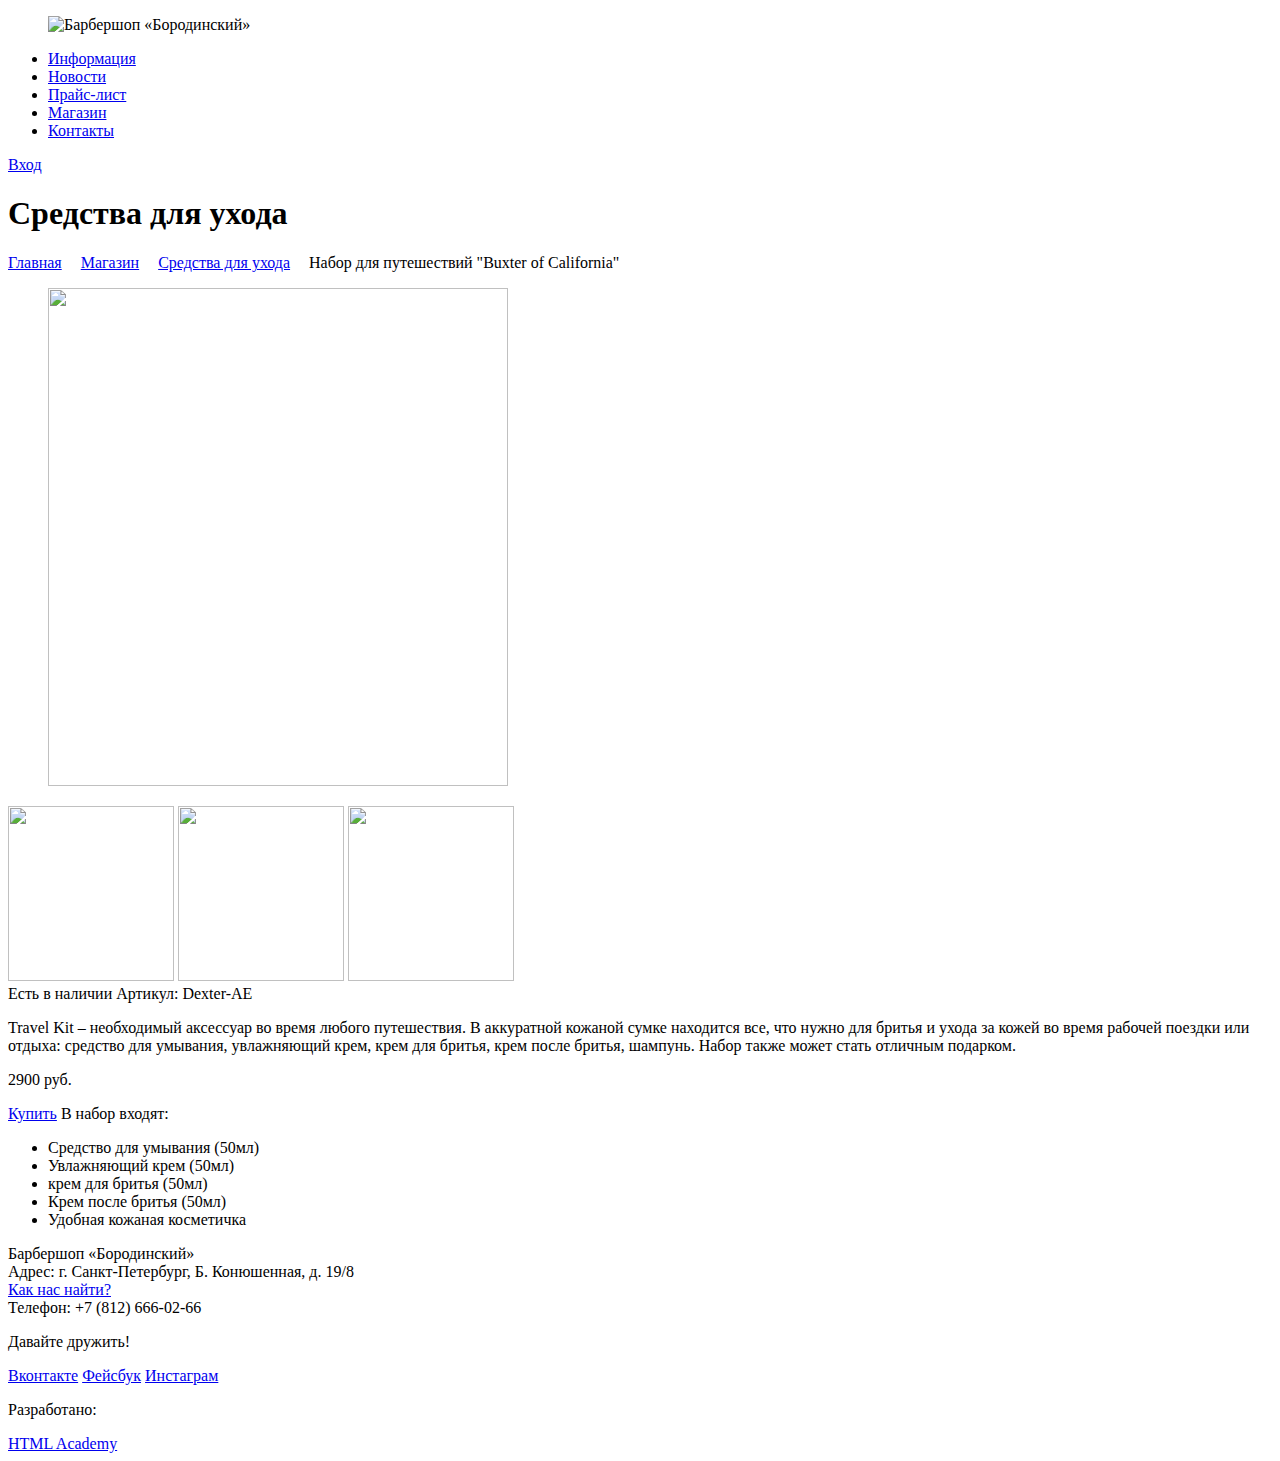
==== catalog-item.html @ 860a22cf "разметка двух страниц" ====
<!DOCTYPE html>
<html lang="ru">
  <head>
    <meta charset="utf-8">
    <title>Барбершоп «Бородинский»</title>
  </head>
  <body>
    <header class="main-header">
      <div class="container">
        <figure class="catalog-logo">
          <img src="img/logo.png" width="111" height="24" alt="Барбершоп «Бородинский»">
        </figure>
        <nav class="main-navigation">
          <ul>
            <li>
              <a href="#">Информация</a>
            </li>
            <li>
              <a href="#">Новости</a>
            </li>
            <li>
              <a href="#">Прайс-лист</a>
            </li>
            <li>
              <a href="catalog.html">Магазин</a>
            </li>
            <li>
              <a href="#">Контакты</a>
            </li>
          </ul>
        </nav>
        <div class="user-block">
          <a class="login" href="#">Вход</a>
        </div>
      </div>
    </header>
    <main class="container">
      <h1>Средства для ухода</h1>
      <div class="breadcrumbs">
        <a href="index.html">Главная</a>
        <img src="/img/" width="11" height="12">
        <a href="#">Магазин</a>
        <img src="/img/" width="11" height="12">
        <a href="catalog.html">Средства для ухода</a>
        <img src="/img/" width="11" height="12">
        <span>Набор для путешествий "Buxter of California"</span>
      </div>
      <div class="index-content">
        <div class="index-content-left">          
          <div class="product-photo">
            <figure class="main-photo">
              <img src="img/" width="460" height="498" alt="">
            </figure>
            <div class="photo-preview">
              <img src="" width="166" height="175" alt="">
              <img src="" width="166" height="175" alt="">
              <img src="" width="166" height="175" alt="">
            </div>
          </div>
        </div>        
        <div class="index-content-right">
          <span class=" availability">Есть в наличии</span>
          <span class="marking">Артикул: Dexter-AE</span>
          <p>Travel Kit – необходимый аксессуар во время любого путешествия. В аккуратной кожаной сумке находится все, что нужно для бритья и ухода за кожей во время рабочей поездки или отдыха: средство для умывания, увлажняющий крем, крем для бритья, крем после бритья, шампунь. Набор также может стать отличным подарком.</p>
          <p class="price">2900 руб.</p>
          <a class="btn" href="#">Купить</a>
          <span>В набор входят:</span>
          <ul class="contents">
            <li class="contents-item">Средство для умывания (50мл)</li>
            <li class="contents-item">Увлажняющий крем (50мл)</li>
            <li class="contents-item">крем для бритья (50мл)</li>
            <li class="contents-item">Крем после бритья (50мл)</li>
            <li class="contents-item">Удобная кожаная косметичка</li>
            </ul>      
        </div>  
      </div>
    </main>
    <footer class="main-footer">
      <div class="container">
        <section class="footer-contacts">
          Барбершоп «Бородинский»<br>
          Адрес: г. Санкт-Петербург, Б. Конюшенная, д. 19/8<br>
          <a href="#">Как нас найти?</a><br>
          Телефон: +7 (812) 666-02-66
        </section>
        <section class="footer-social">
          <p>Давайте дружить!</p>
          <a class="social-btn social-btn-vk" href="#">Вконтакте</a>
          <a class="social-btn social-btn-fb" href="#">Фейсбук</a>
          <a class="social-btn social-btn-inst" href="#">Инстаграм</a>
          <a class="social-btn social-btn#" href="#"></a>
        </section>
        <section class="footer-copyright">
          <p>Разработано:</p>
          <a class="btn" href="https://htmlacademy.ru">HTML Academy</a>
        </section>
      </div>
    </footer>
  </body>
</html>
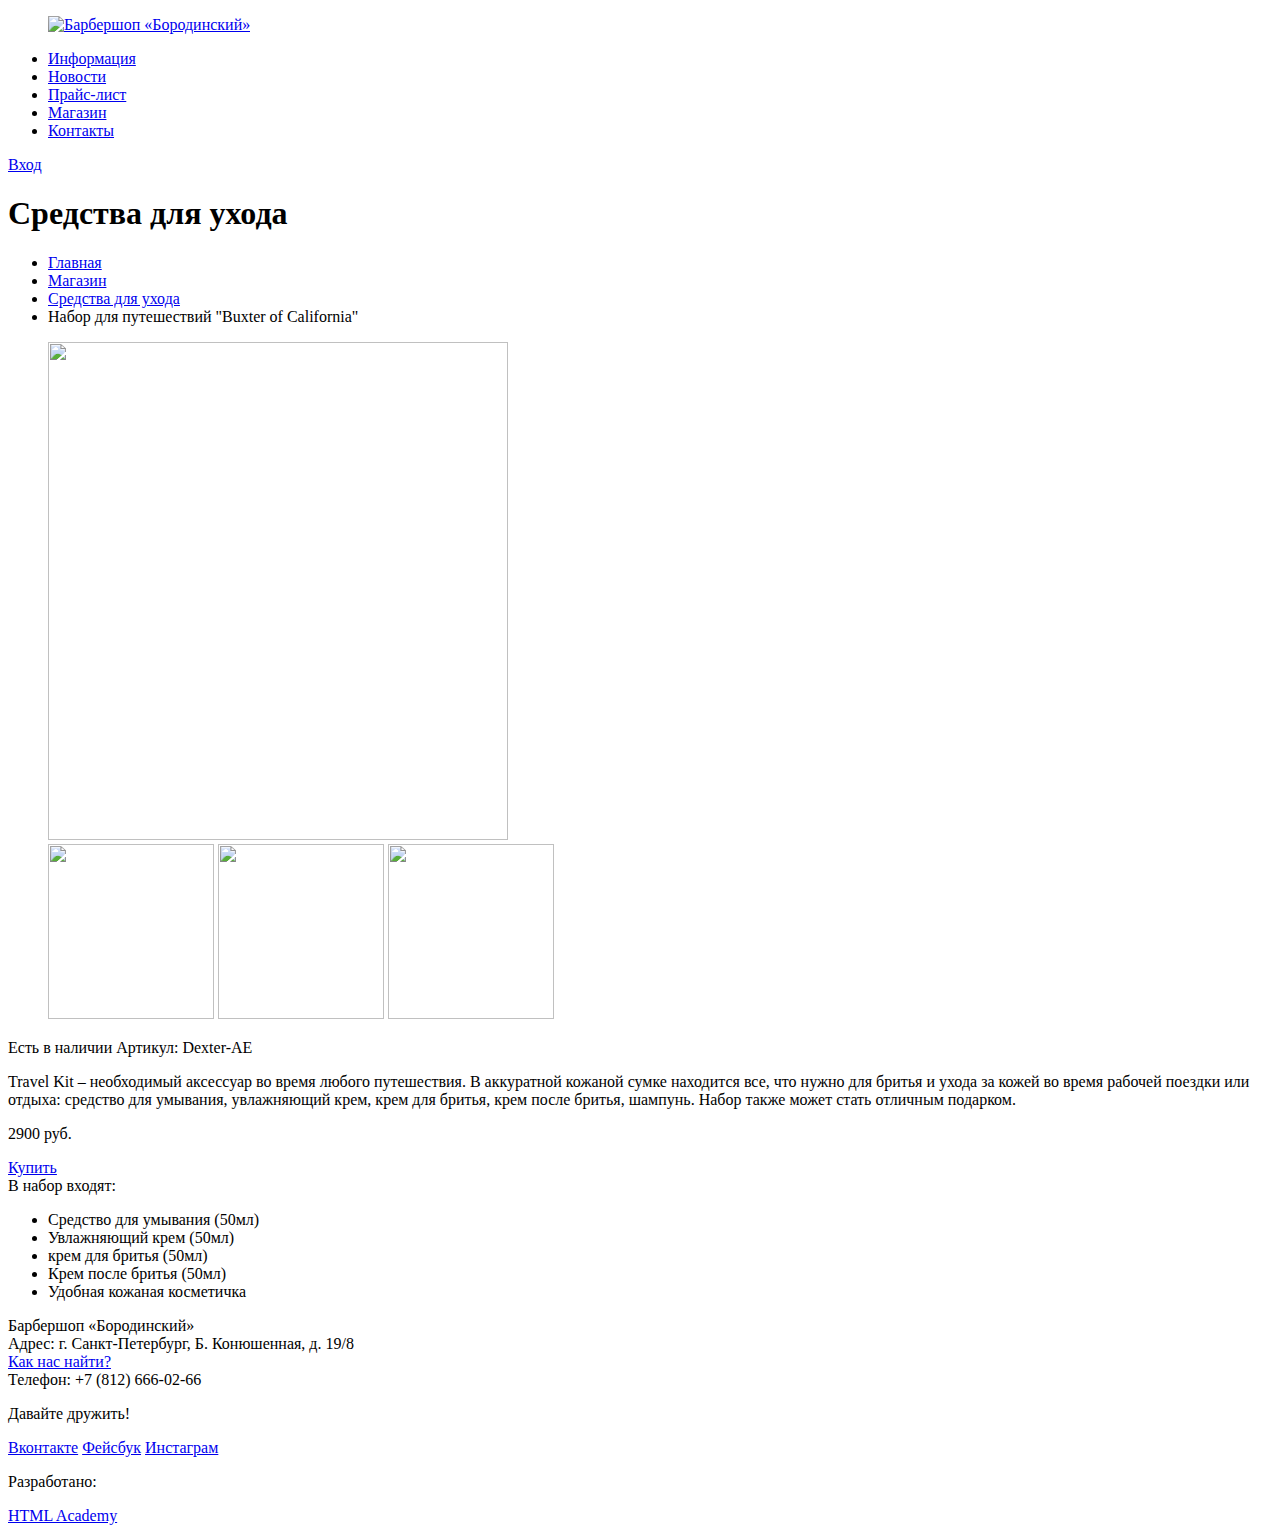
==== commit b32c81a9: "внесла исправления" ====
--- a/catalog-item.html
+++ b/catalog-item.html
@@ -8,7 +8,7 @@
     <header class="main-header">
       <div class="container">
         <figure class="catalog-logo">
-          <img src="img/logo.png" width="111" height="24" alt="Барбершоп «Бородинский»">
+          <a href="index.html"><img src="img/logo.png" width="111" height="24" alt="Барбершоп «Бородинский»"></a>
         </figure>
         <nav class="main-navigation">
           <ul>
@@ -37,33 +37,34 @@
     <main class="container">
       <h1>Средства для ухода</h1>
       <div class="breadcrumbs">
-        <a href="index.html">Главная</a>
-        <img src="/img/" width="11" height="12">
-        <a href="#">Магазин</a>
-        <img src="/img/" width="11" height="12">
-        <a href="catalog.html">Средства для ухода</a>
-        <img src="/img/" width="11" height="12">
-        <span>Набор для путешествий "Buxter of California"</span>
+        <ul>
+          <li><a href="index.html">Главная</a></li>
+          <li><a href="#">Магазин</a></li>
+          <li><a href="catalog.html">Средства для ухода</a></li>
+          <li><span>Набор для путешествий "Buxter of California"</span></li>
+        </ul>
       </div>
       <div class="index-content">
         <div class="index-content-left">          
           <div class="product-photo">
             <figure class="main-photo">
               <img src="img/" width="460" height="498" alt="">
+              <div class="photo-preview">
+                <img class="increase" src="" width="166" height="175" alt="">
+                <img src="" width="166" height="175" alt="">
+                <img src="" width="166" height="175" alt="">
+              </div>
             </figure>
-            <div class="photo-preview">
-              <img src="" width="166" height="175" alt="">
-              <img src="" width="166" height="175" alt="">
-              <img src="" width="166" height="175" alt="">
-            </div>
           </div>
         </div>        
         <div class="index-content-right">
           <span class=" availability">Есть в наличии</span>
           <span class="marking">Артикул: Dexter-AE</span>
           <p>Travel Kit – необходимый аксессуар во время любого путешествия. В аккуратной кожаной сумке находится все, что нужно для бритья и ухода за кожей во время рабочей поездки или отдыха: средство для умывания, увлажняющий крем, крем для бритья, крем после бритья, шампунь. Набор также может стать отличным подарком.</p>
-          <p class="price">2900 руб.</p>
-          <a class="btn" href="#">Купить</a>
+          <div class="buttons">
+            <p class="price">2900 руб.</p>
+            <a class="btn" href="#">Купить</a>
+          </div>
           <span>В набор входят:</span>
           <ul class="contents">
             <li class="contents-item">Средство для умывания (50мл)</li>
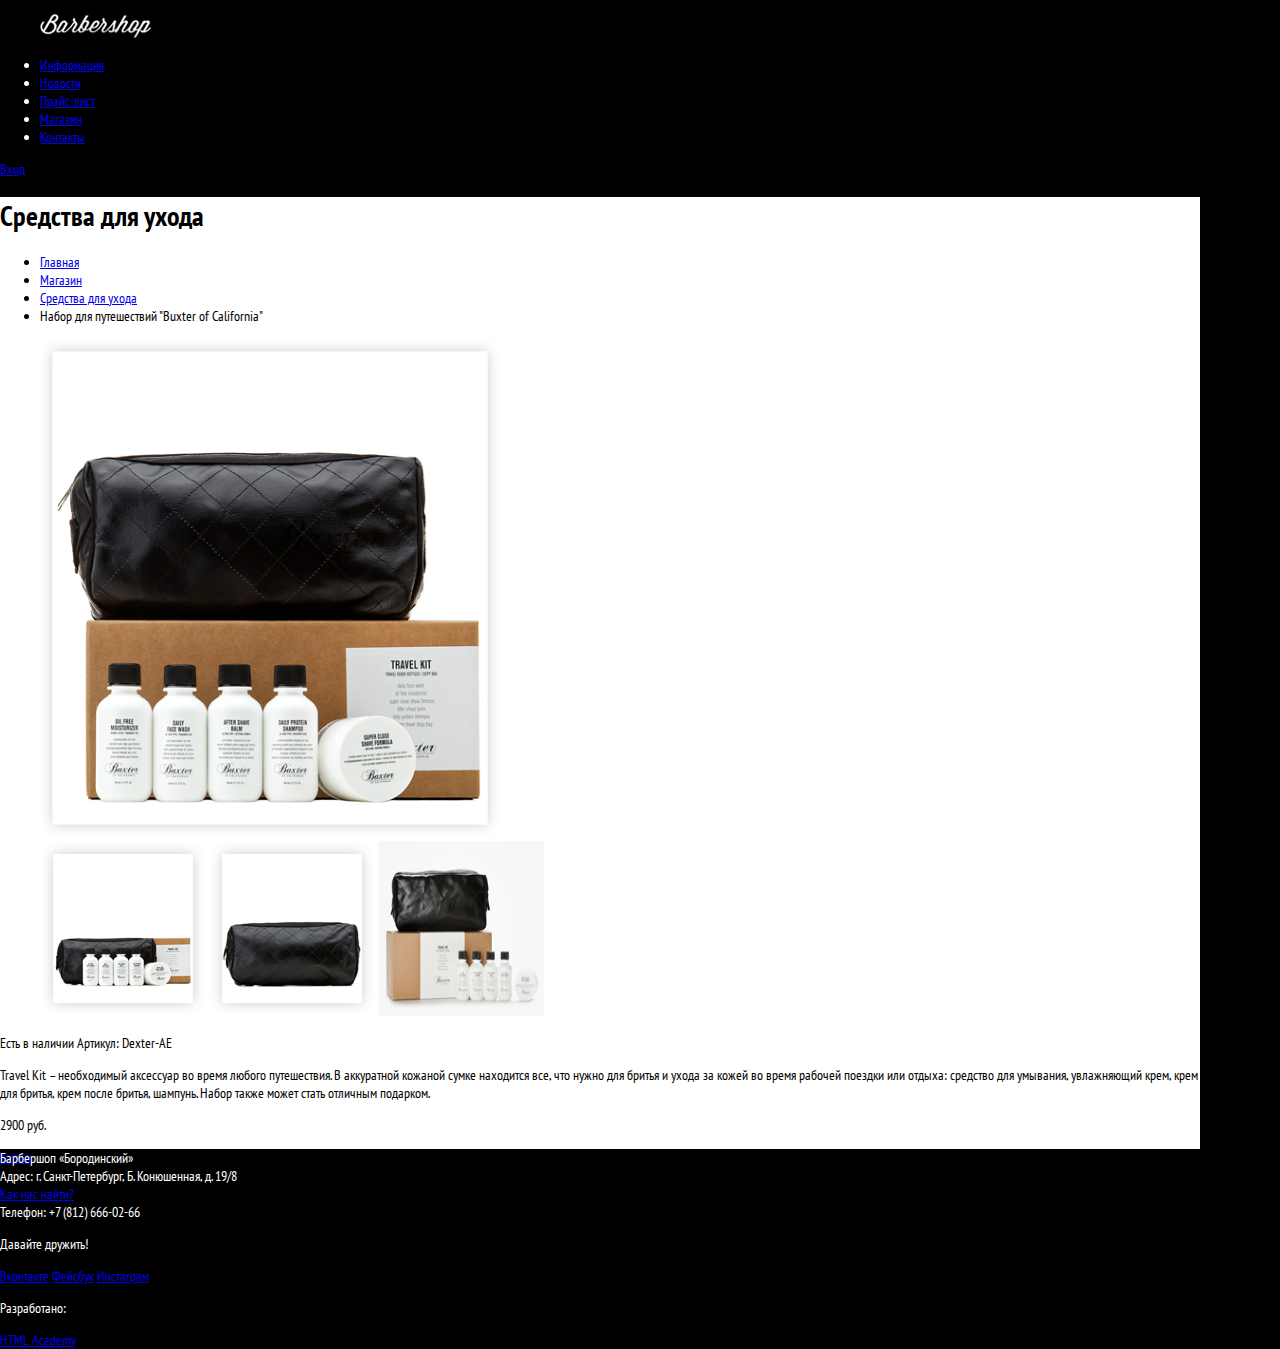
==== commit 26575555: "Подключены шрифты, картинки, файлы стилей" ====
--- a/catalog-item.html
+++ b/catalog-item.html
@@ -3,12 +3,17 @@
   <head>
     <meta charset="utf-8">
     <title>Барбершоп «Бородинский»</title>
+    <meta name="keywords" content="">
+    <meta name="description" content="">
+    <link href="css/normalize.css" rel="stylesheet">
+    <link href='https://fonts.googleapis.com/css?family=PT+Sans+Narrow:400,700&subset=latin,cyrillic-ext' rel='stylesheet' type='text/css'>
+    <link href="css/style.css" rel="stylesheet">
   </head>
   <body>
     <header class="main-header">
       <div class="container">
         <figure class="catalog-logo">
-          <a href="index.html"><img src="img/logo.png" width="111" height="24" alt="Барбершоп «Бородинский»"></a>
+          <a href="index.html"><img src="img/Logo-mini.png" width="111" height="24" alt="Барбершоп «Бородинский»"></a>
         </figure>
         <nav class="main-navigation">
           <ul>
@@ -34,7 +39,7 @@
         </div>
       </div>
     </header>
-    <main class="container">
+    <main class="container catalog-card">
       <h1>Средства для ухода</h1>
       <div class="breadcrumbs">
         <ul>
@@ -48,11 +53,11 @@
         <div class="index-content-left">          
           <div class="product-photo">
             <figure class="main-photo">
-              <img src="img/" width="460" height="498" alt="">
+              <img src="img/catalog-item1-card.jpg" width="460" height="498" alt="Общий вид">
               <div class="photo-preview">
-                <img class="increase" src="" width="166" height="175" alt="">
-                <img src="" width="166" height="175" alt="">
-                <img src="" width="166" height="175" alt="">
+                <img class="increase" src="img/catalog-item1-preview1.jpg" width="166" height="175" alt="Состав набора">
+                <img src="img/catalog-item1-preview2.jpg" width="166" height="175" alt="Сумка">
+                <img src="img/catalog-item1.jpg" width="166" height="175" alt="Общий вид">
               </div>
             </figure>
           </div>
--- a/css/style.css
+++ b/css/style.css
@@ -0,0 +1,21 @@
+body {
+	font-family: 'PT Sans Narrow', 'Arial Narrow', sans-serif;
+    font-size: 14px; 
+    background: #000000;
+    color: white;
+}
+.catalog-card,
+.catalog-page {
+    background: url("img/section-bg.png") #ffffff;
+    color: black;
+}
+.main-page {
+    width: 2560px;
+    background: url("img/tint.jpg") no-repeat #000000;
+    background-size: contain;
+    color: white;
+}
+.catalog-card {
+    width: 1200px;
+    height: 952px;
+}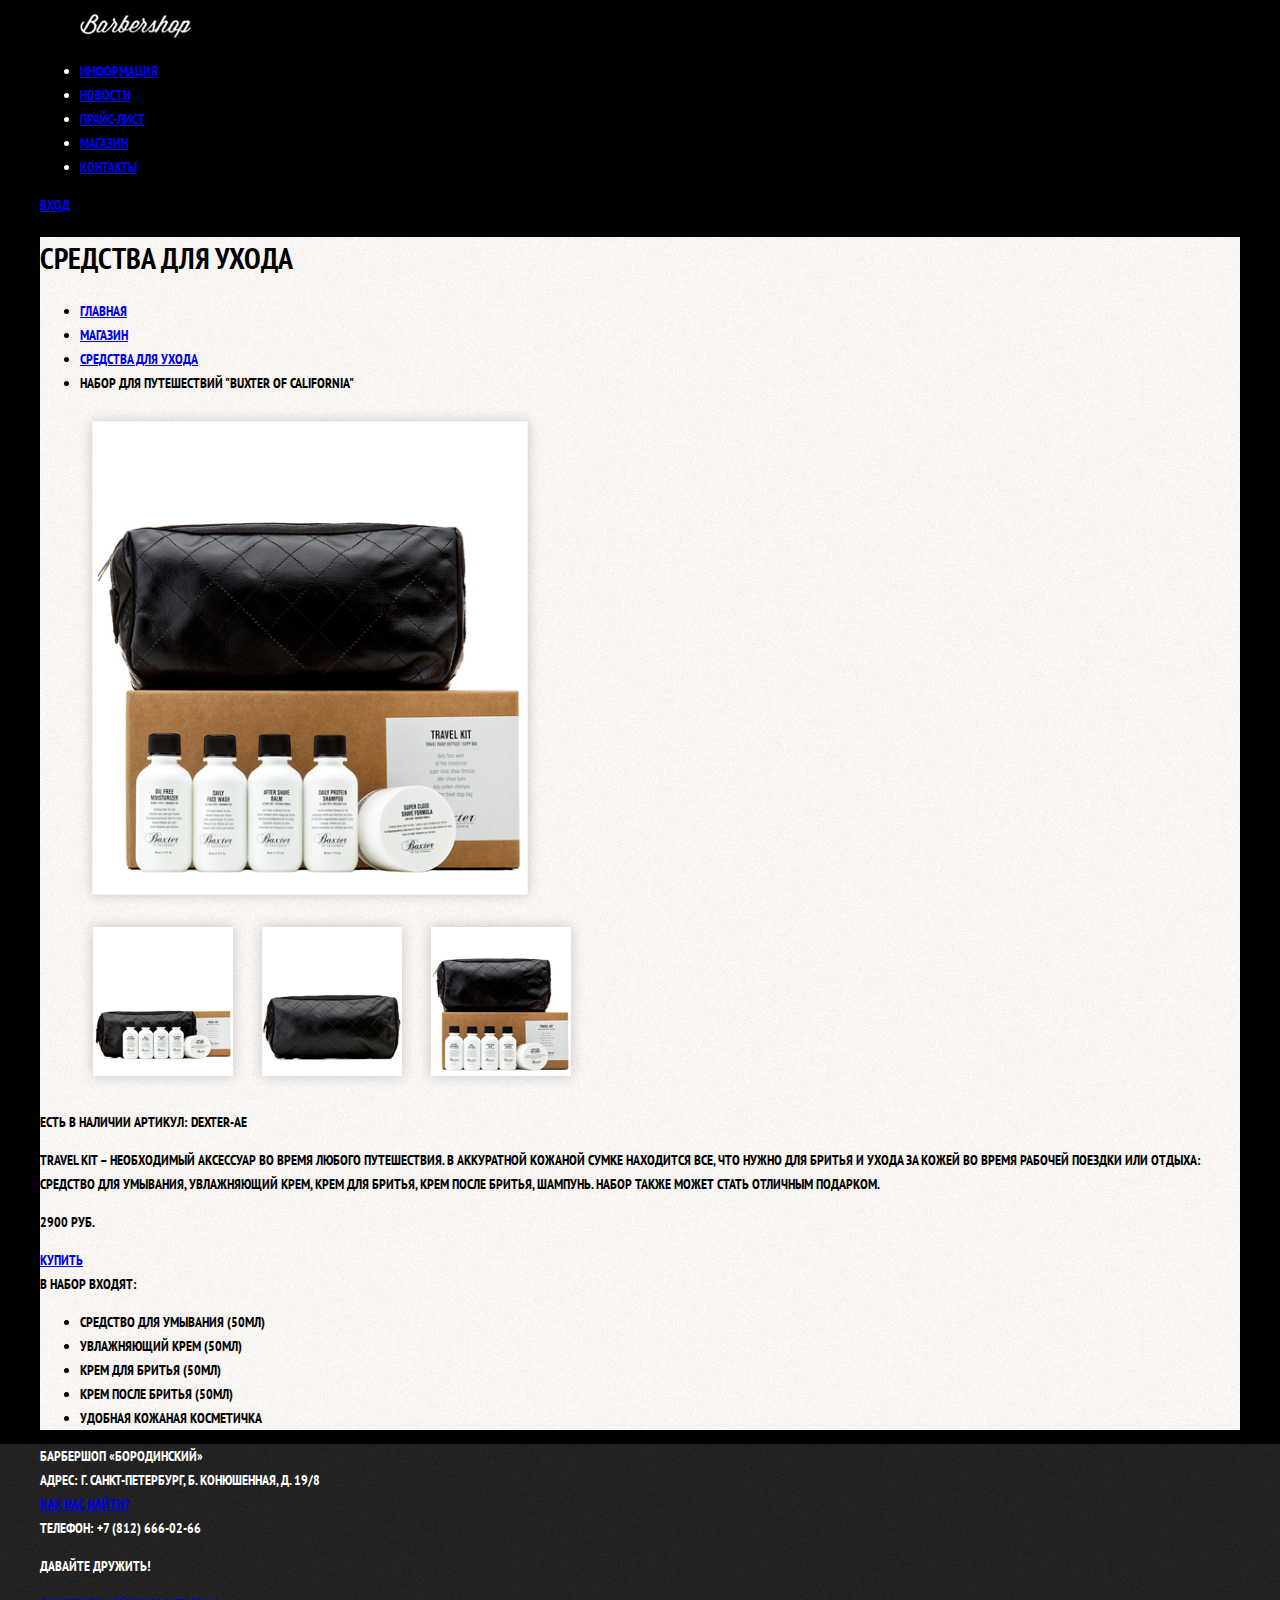
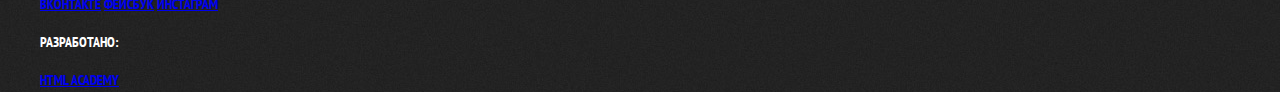
==== commit cfc485ba: "Картинки и шрифты" ====
--- a/catalog-item.html
+++ b/catalog-item.html
@@ -10,6 +10,7 @@
     <link href="css/style.css" rel="stylesheet">
   </head>
   <body>
+<!-- Хедер  -->
     <header class="main-header">
       <div class="container">
         <figure class="catalog-logo">
@@ -39,6 +40,7 @@
         </div>
       </div>
     </header>
+<!--  Основная часть  -->
     <main class="container catalog-card">
       <h1>Средства для ухода</h1>
       <div class="breadcrumbs">
@@ -53,11 +55,11 @@
         <div class="index-content-left">          
           <div class="product-photo">
             <figure class="main-photo">
-              <img src="img/catalog-item1-card.jpg" width="460" height="498" alt="Общий вид">
+              <img src="img/catalog-item1-card.png" width="460" height="498" alt="Общий вид">
               <div class="photo-preview">
-                <img class="increase" src="img/catalog-item1-preview1.jpg" width="166" height="175" alt="Состав набора">
-                <img src="img/catalog-item1-preview2.jpg" width="166" height="175" alt="Сумка">
-                <img src="img/catalog-item1.jpg" width="166" height="175" alt="Общий вид">
+                <img class="increase" src="img/catalog-item1-preview1.png" width="166" height="175" alt="Состав набора">
+                <img src="img/catalog-item1-preview2.png" width="166" height="175" alt="Сумка">
+                <img src="img/catalog-item1-preview3.png" width="166" height="175" alt="Общий вид">
               </div>
             </figure>
           </div>
@@ -81,6 +83,7 @@
         </div>  
       </div>
     </main>
+<!--  Подвал  -->
     <footer class="main-footer">
       <div class="container">
         <section class="footer-contacts">
--- a/css/style.css
+++ b/css/style.css
@@ -1,21 +1,85 @@
 body {
-	font-family: 'PT Sans Narrow', 'Arial Narrow', sans-serif;
-    font-size: 14px; 
+    margin: 0;
+    padding: 0;
+    font-family: "PT Sans Narrow", "Arial Narrow", sans-serif;
+    font-size: 14px;
+    line-height: 24px;
     background: #000000;
     color: white;
+    font-weight: 700;
+    text-transform: uppercase;
 }
+.container {
+    width: 1200px;
+    margin: 0 auto;
+}
+.main-header {
+    background: #000000;
+}
+/*Главная*/
+.main-page {
+    background: #000000 url("../img/tint.jpg") no-repeat 50%;
+}
+.index-logo {
+    width: 368px;
+    margin: 0 auto;
+}
+.main-page .features {
+    width: 907px;
+    margin: 0 auto;
+}
+.main-page .features-item {
+    width: 33%;
+    display: inline-block;
+    text-align: center;
+}
+.main-page .index-content {
+    width: 940px;
+    margin: 0 auto;
+    padding: 55px 80px;
+    background: #ffffff url("../img/section-bg.jpg");
+    color: #000000;
+}
+.main-page .index-content-left,
+.main-page .index-content-right {
+    display: inline-block;
+    width: 390px;
+    vertical-align: top;
+}
+.main-page .index-content-left {
+    text-align: left;
+}
+.main-page .index-content-right {
+    text-align: center;
+}
+.main-page h2 {
+    font-size: 30px;
+    line-height: 42px;
+    font-weight: 700;
+}
+/*Каталог*/
 .catalog-card,
 .catalog-page {
-    background: url("img/section-bg.png") #ffffff;
+    background: #ffffff url("../img/section-bg.jpg");
     color: black;
 }
-.main-page {
-    width: 2560px;
-    background: url("img/tint.jpg") no-repeat #000000;
-    background-size: contain;
-    color: white;
+.catalog-page h1 {
+    font-family: "PT Sans Narrow", "Arial Narrow", sans-serif;
+    font-size: 30px;
+    line-height: 42px;
+    font-weight: 700;
 }
+/*Карточка товара*/
 .catalog-card {
     width: 1200px;
-    height: 952px;
+}
+.catalog-card h1 {
+    font-family: "PT Sans Narrow", "Arial Narrow", sans-serif;
+    font-size: 30px;
+    line-height: 42px;
+    font-weight: 700;
+}
+/*Подвал*/
+footer {
+    background: #000000 url("../img/footer-bg.jpg");
 }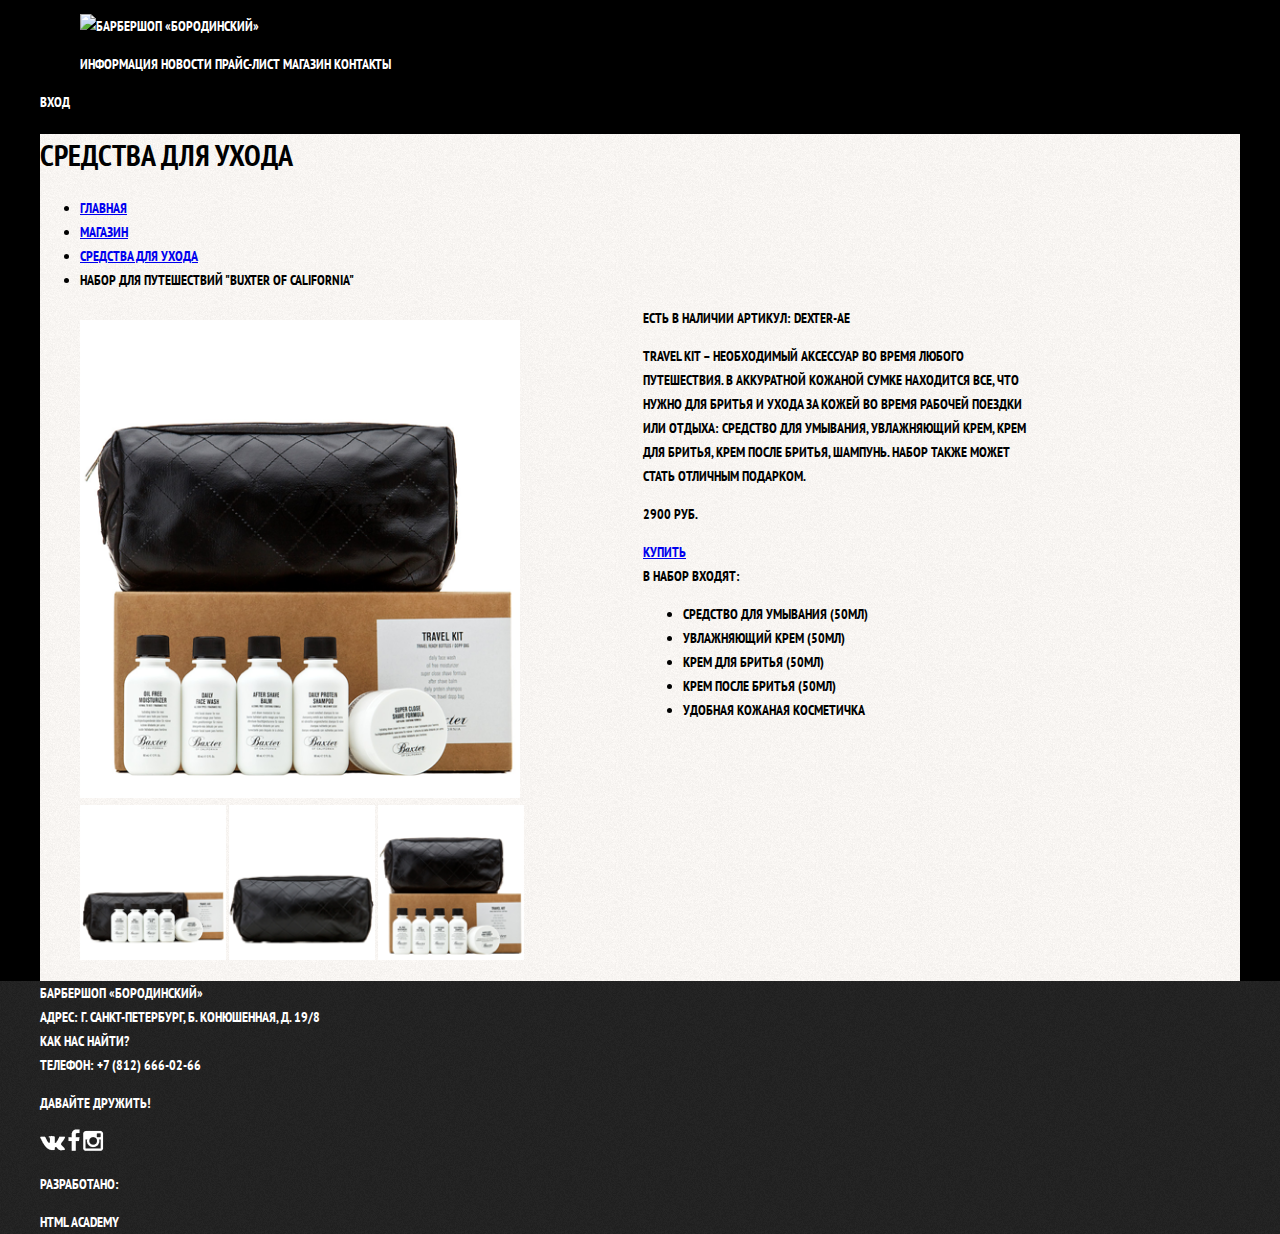
==== commit a00d1f1b: "Исправления" ====
--- a/catalog-item.html
+++ b/catalog-item.html
@@ -14,7 +14,7 @@
     <header class="main-header">
       <div class="container">
         <figure class="catalog-logo">
-          <a href="index.html"><img src="img/Logo-mini.png" width="111" height="24" alt="Барбершоп «Бородинский»"></a>
+          <a href="index.html"><img src="img/logo-mini.png" width="111" height="24" alt="Барбершоп «Бородинский»"></a>
         </figure>
         <nav class="main-navigation">
           <ul>
@@ -55,11 +55,11 @@
         <div class="index-content-left">          
           <div class="product-photo">
             <figure class="main-photo">
-              <img src="img/catalog-item1-card.png" width="460" height="498" alt="Общий вид">
+              <img src="img/catalog-item1-card.png" width="440" height="478" alt="Общий вид">
               <div class="photo-preview">
-                <img class="increase" src="img/catalog-item1-preview1.png" width="166" height="175" alt="Состав набора">
-                <img src="img/catalog-item1-preview2.png" width="166" height="175" alt="Сумка">
-                <img src="img/catalog-item1-preview3.png" width="166" height="175" alt="Общий вид">
+                <img class="increase" src="img/catalog-item1-preview1.png" width="146" height="155" alt="Состав набора">
+                <img src="img/catalog-item1-preview2.png" width="146" height="155" alt="Сумка">
+                <img src="img/catalog-item1-preview3.png" width="146" height="155" alt="Общий вид">
               </div>
             </figure>
           </div>
@@ -94,10 +94,10 @@
         </section>
         <section class="footer-social">
           <p>Давайте дружить!</p>
-          <a class="social-btn social-btn-vk" href="#">Вконтакте</a>
-          <a class="social-btn social-btn-fb" href="#">Фейсбук</a>
-          <a class="social-btn social-btn-inst" href="#">Инстаграм</a>
-          <a class="social-btn social-btn#" href="#"></a>
+          <a class="social-btn social-btn-vk" href="#"><img src="img/vk.png" width="25" height="16" alt="Вконтакте"></a>
+          <a class="social-btn social-btn-fb" href="#"><img src="img/fb.png" width="12" height="22" alt="Фейсбук"></a>
+          <a class="social-btn social-btn-inst" href="#"><img src="img/inst.png" width="21" height="21" alt="Инстаграм"></a>
+          <a class="social-btn social-btn-#" href="#"></a>
         </section>
         <section class="footer-copyright">
           <p>Разработано:</p>
--- a/css/style.css
+++ b/css/style.css
@@ -13,8 +13,17 @@
     width: 1200px;
     margin: 0 auto;
 }
+header a,
+footer a {
+  color: #ffffff;
+  text-decoration: none;
+}
 .main-header {
     background: #000000;
+}
+.main-navigation li,
+.user-block {
+  display: inline-block;
 }
 /*Главная*/
 .main-page {
@@ -37,7 +46,7 @@
     width: 940px;
     margin: 0 auto;
     padding: 55px 80px;
-    background: #ffffff url("../img/section-bg.jpg");
+    background: #ffffff url("../img/section-bg100.png");
     color: #000000;
 }
 .main-page .index-content-left,
@@ -60,7 +69,7 @@
 /*Каталог*/
 .catalog-card,
 .catalog-page {
-    background: #ffffff url("../img/section-bg.jpg");
+    background: #ffffff url("../img/section-bg100.png");
     color: black;
 }
 .catalog-page h1 {
@@ -68,6 +77,11 @@
     font-size: 30px;
     line-height: 42px;
     font-weight: 700;
+}
+.catalog-item {
+  display: inline-block;
+  width: 220px;
+  background: #ffffff;
 }
 /*Карточка товара*/
 .catalog-card {
@@ -79,7 +93,18 @@
     line-height: 42px;
     font-weight: 700;
 }
+.catalog-card .index-content-left,
+.catalog-card .index-content-right {
+    display: inline-block;
+}
+.catalog-card .index-content-left {
+  width: 600px;
+  vertical-align: top;
+}
+.catalog-card .index-content-right {
+  width: 400px;
+}
 /*Подвал*/
 footer {
-    background: #000000 url("../img/footer-bg.jpg");
+    background: #000000 url("../img/footer-bg100.png");
 }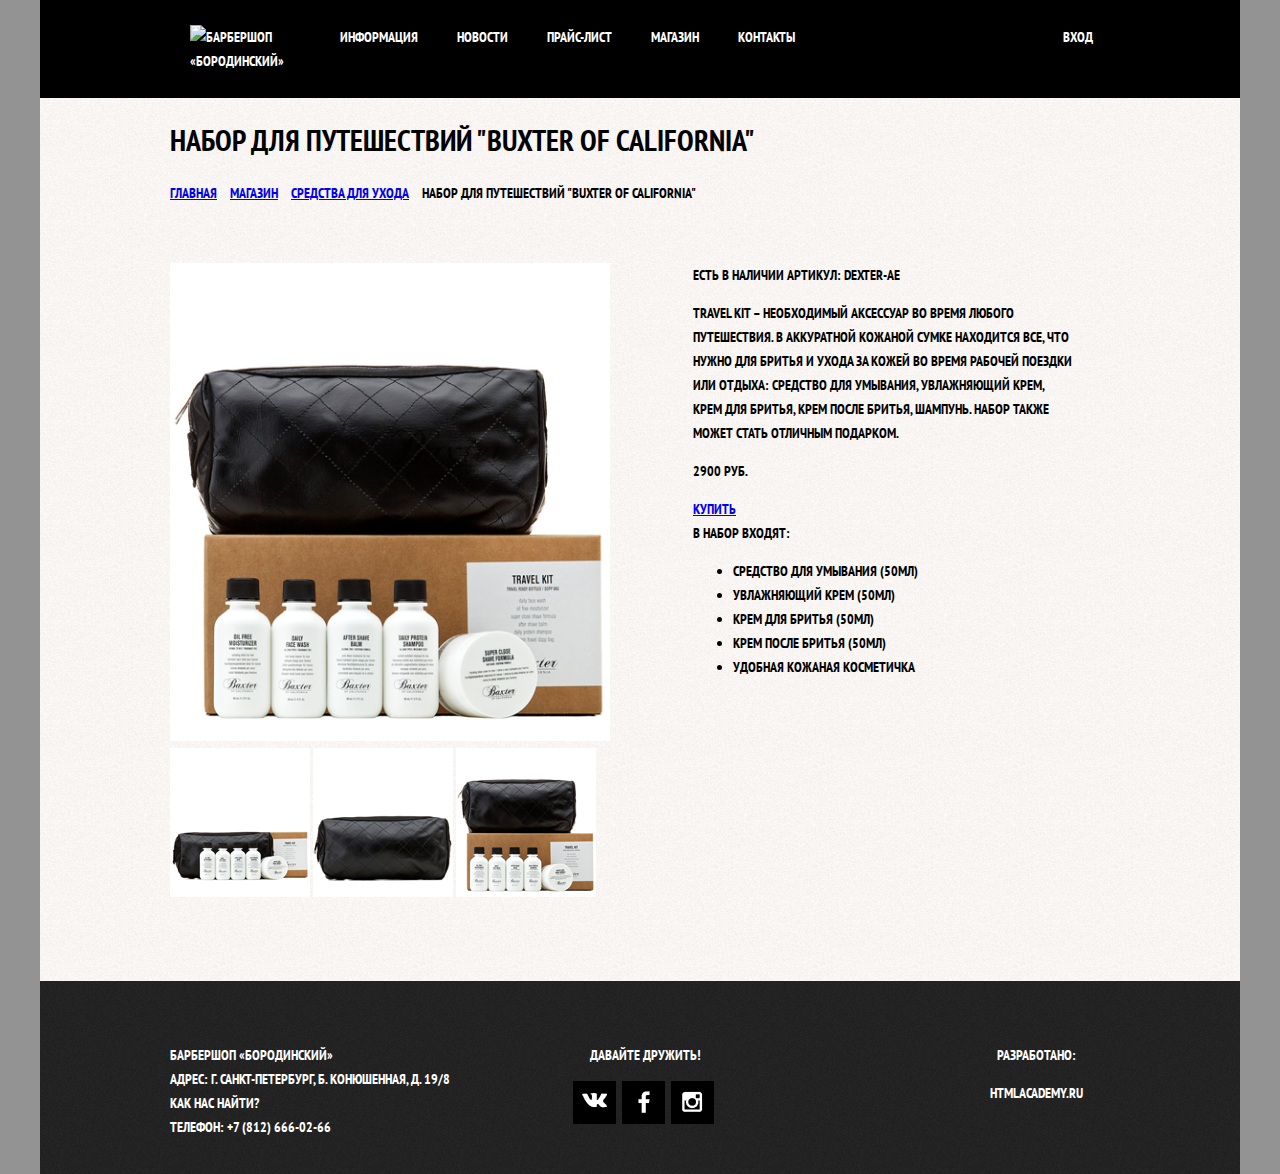
==== commit 704ae3ec: "Сетка для главной, каталога и карточки товара." ====
--- a/catalog-item.html
+++ b/catalog-item.html
@@ -11,28 +11,18 @@
   </head>
   <body>
 <!-- Хедер  -->
-    <header class="main-header">
+    <header class="catalog-header">
       <div class="container">
-        <figure class="catalog-logo">
-          <a href="index.html"><img src="img/logo-mini.png" width="111" height="24" alt="Барбершоп «Бородинский»"></a>
-        </figure>
+        <a class="catalog-logo" href="index.html">
+          <img src="img/logo-mini.png" width="111" height="24" alt="Барбершоп «Бородинский»">
+        </a>
         <nav class="main-navigation">
           <ul>
-            <li>
-              <a href="#">Информация</a>
-            </li>
-            <li>
-              <a href="#">Новости</a>
-            </li>
-            <li>
-              <a href="#">Прайс-лист</a>
-            </li>
-            <li>
-              <a href="catalog.html">Магазин</a>
-            </li>
-            <li>
-              <a href="#">Контакты</a>
-            </li>
+            <li><a href="#">Информация</a></li>
+            <li><a href="#">Новости</a></li>
+            <li><a href="#">Прайс-лист</a></li>
+            <li><a href="catalog.html">Магазин</a></li>
+            <li><a href="#">Контакты</a></li>
           </ul>
         </nav>
         <div class="user-block">
@@ -41,50 +31,48 @@
       </div>
     </header>
 <!--  Основная часть  -->
-    <main class="container catalog-card">
-      <h1>Средства для ухода</h1>
-      <div class="breadcrumbs">
-        <ul>
-          <li><a href="index.html">Главная</a></li>
-          <li><a href="#">Магазин</a></li>
-          <li><a href="catalog.html">Средства для ухода</a></li>
-          <li><span>Набор для путешествий "Buxter of California"</span></li>
-        </ul>
-      </div>
-      <div class="index-content">
-        <div class="index-content-left">          
-          <div class="product-photo">
-            <figure class="main-photo">
-              <img src="img/catalog-item1-card.png" width="440" height="478" alt="Общий вид">
+    <main class="catalog-card">
+      <div class="container">
+        <h1>Набор для путешествий "Buxter of California"</h1>
+        <div class="breadcrumbs">
+          <ul>
+            <li><a href="index.html">Главная</a></li>
+            <li><a href="#">Магазин</a></li>
+            <li><a href="catalog.html">Средства для ухода</a></li>
+            <li><span>Набор для путешествий "Buxter of California"</span></li>
+          </ul>
+        </div>
+        <div class="index-content">
+          <div class="index-content-left">
+            <img src="img/catalog-item1-card.png" width="440" height="478" alt="Общий вид">
               <div class="photo-preview">
-                <img class="increase" src="img/catalog-item1-preview1.png" width="146" height="155" alt="Состав набора">
-                <img src="img/catalog-item1-preview2.png" width="146" height="155" alt="Сумка">
-                <img src="img/catalog-item1-preview3.png" width="146" height="155" alt="Общий вид">
+                <img class="increase" src="img/catalog-item1-preview1.png" width="140" height="149" alt="Состав набора">
+                <img src="img/catalog-item1-preview2.png" width="140" height="149" alt="Сумка">
+                <img src="img/catalog-item1-preview3.png" width="140" height="149" alt="Общий вид">
               </div>
-            </figure>
-          </div>
-        </div>        
-        <div class="index-content-right">
-          <span class=" availability">Есть в наличии</span>
-          <span class="marking">Артикул: Dexter-AE</span>
-          <p>Travel Kit – необходимый аксессуар во время любого путешествия. В аккуратной кожаной сумке находится все, что нужно для бритья и ухода за кожей во время рабочей поездки или отдыха: средство для умывания, увлажняющий крем, крем для бритья, крем после бритья, шампунь. Набор также может стать отличным подарком.</p>
-          <div class="buttons">
-            <p class="price">2900 руб.</p>
-            <a class="btn" href="#">Купить</a>
-          </div>
-          <span>В набор входят:</span>
-          <ul class="contents">
-            <li class="contents-item">Средство для умывания (50мл)</li>
-            <li class="contents-item">Увлажняющий крем (50мл)</li>
-            <li class="contents-item">крем для бритья (50мл)</li>
-            <li class="contents-item">Крем после бритья (50мл)</li>
-            <li class="contents-item">Удобная кожаная косметичка</li>
-            </ul>      
+          </div> 
+          <div class="index-content-right">
+            <span class="availability">Есть в наличии</span>
+            <span class="marking">Артикул: Dexter-AE</span>
+            <p>Travel Kit – необходимый аксессуар во время любого путешествия. В аккуратной кожаной сумке находится все, что нужно для бритья и ухода за кожей во время рабочей поездки или отдыха: средство для умывания, увлажняющий крем, крем для бритья, крем после бритья, шампунь. Набор также может стать отличным подарком.</p>
+            <div class="buttons">
+              <p class="price">2900 руб.</p>
+              <a class="btn" href="#">Купить</a>
+            </div>
+            <span>В набор входят:</span>
+            <ul class="contents">
+              <li class="contents-item">Средство для умывания (50мл)</li>
+              <li class="contents-item">Увлажняющий крем (50мл)</li>
+              <li class="contents-item">крем для бритья (50мл)</li>
+              <li class="contents-item">Крем после бритья (50мл)</li>
+              <li class="contents-item">Удобная кожаная косметичка</li>
+              </ul>
+          </div>     
         </div>  
       </div>
     </main>
 <!--  Подвал  -->
-    <footer class="main-footer">
+    <footer class="catalog-footer">
       <div class="container">
         <section class="footer-contacts">
           Барбершоп «Бородинский»<br>
@@ -101,7 +89,7 @@
         </section>
         <section class="footer-copyright">
           <p>Разработано:</p>
-          <a class="btn" href="https://htmlacademy.ru">HTML Academy</a>
+          <a class="btn" href="https://htmlacademy.ru">HTMLAcademy.ru</a>
         </section>
       </div>
     </footer>
--- a/css/style.css
+++ b/css/style.css
@@ -1,65 +1,110 @@
 body {
-    margin: 0;
-    padding: 0;
-    font-family: "PT Sans Narrow", "Arial Narrow", sans-serif;
-    font-size: 14px;
-    line-height: 24px;
-    background: #000000;
-    color: white;
-    font-weight: 700;
-    text-transform: uppercase;
+  margin: 0;
+  padding: 0;
+  font-family: "PT Sans Narrow", "Arial Narrow", sans-serif;
+  font-size: 14px;
+  line-height: 24px;
+  background: #939393 ;
+  color: white;
+  font-weight: 700;
+  text-transform: uppercase;
 }
 .container {
-    width: 1200px;
-    margin: 0 auto;
+  width: 940px;
+  margin: 0 auto;
+  padding: 0 10px;
+}
+.clearfix {
+  content: "";
+  display: table;
+  clear: both;
+}
+/*Хедер*/
+.main-header {
+  background: #000000;
+}
+.main-header .container {
+  min-height: 22px;
+  padding: 25px 10px;
+}
+.main-navigation,
+.main-navigation ul {
+  margin: 0;
+  padding: 0;
+}
+.main-navigation {
+  min-width: 600px;
+  margin-left: 20px;
+  margin-right: 147px;
+}
+.user-block {
+  min-width: 150px;
+  margin-right: 17px;
+  text-align: right;
 }
 header a,
 footer a {
   color: #ffffff;
   text-decoration: none;
 }
-.main-header {
-    background: #000000;
-}
+.main-navigation,
 .main-navigation li,
-.user-block {
-  display: inline-block;
+.user-block,
+.catalog-logo {
+  display: inline-block;
+  vertical-align: top;
+}
+.main-navigation li {
+  margin-right: 36px;
 }
 /*Главная*/
 .main-page {
-    background: #000000 url("../img/tint.jpg") no-repeat 50%;
+  background: #070707 url("../img/tint.jpg") no-repeat 50%;
+}
+.main-page .container {
+  padding: 1px 10px 30px;
 }
 .index-logo {
-    width: 368px;
-    margin: 0 auto;
-}
+  width: 368px;
+  margin: 59px auto 0;
+}
+/*Особенности*/
 .main-page .features {
-    width: 907px;
-    margin: 0 auto;
+  width: 940px;
+  min-height: 160px;
+  margin: 0 auto;  
 }
 .main-page .features-item {
-    width: 33%;
-    display: inline-block;
-    text-align: center;
-}
+  width: 300px;
+  margin-right: 7px;
+  display: inline-block;
+  text-align: center;
+}
+.features .features-item:last-of-type {
+  margin-right: 0px;
+}
+/*Главная - Основные блоки*/
 .main-page .index-content {
-    width: 940px;
-    margin: 0 auto;
-    padding: 55px 80px;
-    background: #ffffff url("../img/section-bg100.png");
-    color: #000000;
+  width: 780px;
+  min-height: 286px;
+  margin: 0 auto 35px;
+  padding: 55px 80px;
+  background: #ffffff url("../img/section-bg100.png");
+  color: #000000;
 }
 .main-page .index-content-left,
 .main-page .index-content-right {
-    display: inline-block;
-    width: 390px;
-    vertical-align: top;
+  display: inline-block;
+  width: 380px;
+  vertical-align: top;
 }
 .main-page .index-content-left {
-    text-align: left;
+  margin-right: 7px;
+  text-align: left;
 }
 .main-page .index-content-right {
-    text-align: center;
+  margin-left: 10px;
+  text-align: center;
 }
 .main-page h2 {
     font-size: 30px;
@@ -67,44 +112,196 @@
     font-weight: 700;
 }
 /*Каталог*/
+.catalog-header {
+  width: 1200px;
+  margin: 0 auto;
+  background: #000000;
+}
+.catalog-header .container {
+  min-height: 22px;
+  padding: 25px 10px;
+}
+.catalog-logo {
+  width: 111px;
+  margin-right: 36px;
+  margin-left: 20px;
+}
+.catalog-header .main-navigation {
+  min-width: 600px;
+  margin: 0;
+}
+/*Каталог - Основная часть*/
 .catalog-card,
 .catalog-page {
-    background: #ffffff url("../img/section-bg100.png");
-    color: black;
+  width: 1200px;
+  margin: 0 auto;
+  background: #ffffff url("../img/section-bg100.png");
+  color: #000000;
+}
+.catalog-page .container {
+  padding: 38px 0 1px 10px;
 }
 .catalog-page h1 {
-    font-family: "PT Sans Narrow", "Arial Narrow", sans-serif;
-    font-size: 30px;
-    line-height: 42px;
-    font-weight: 700;
+  font-family: "PT Sans Narrow", "Arial Narrow", sans-serif;
+  font-size: 30px;
+  line-height: 42px;
+  font-weight: 700;
+}
+.breadcrumbs {
+  margin-bottom: 58px;
+}
+.breadcrumbs ul {
+  padding: 0;
+  list-style: none;
+}
+.breadcrumbs li {
+  display: inline-block;
+  margin-right: 10px;
+  vertical-align: top;
+}
+.catalog-page aside,
+.catalog-page .catalog {
+  display: inline-block;
+  vertical-align: top;
+}
+.catalog-page aside {
+  width: 240px;
+  margin-right: -4px;
+}
+/*Каталог - Фильтры*/
+.filters fieldset {
+  border: none;
+}
+.filters label {
+  display: block;
+  width: 170px;
+  margin-bottom: 17px;
+}
+.filters input[type=checkbox],
+.filters input[type=radio] {
+  margin-right: 23px;
+}
+.filters legend {
+  margin-bottom: 32px;
+  font-size: 24px;
+  line-height: 30px;
+  font-weight: 700;
+}
+/*Каталог - карточки товара*/
+.catalog-page .catalog {
+  width: 700px;
 }
 .catalog-item {
   display: inline-block;
   width: 220px;
+  min-height: 270px;
+  margin-right: 16px;
+  margin-bottom: 20px;
+  padding-bottom: 16px;
+  vertical-align: top;
   background: #ffffff;
 }
-/*Карточка товара*/
+.catalog-item:nth-of-type(3n) {
+  margin-right: -5px;
+}
+.catalog-page .toggles {
+  margin: 25px 0 49px 240px;
+}
+.toggles a,
+.toggles span {
+  display: inline-block;
+  width: 43px;
+  height: 33px;
+  margin-right: 4px;
+  padding-top: 10px;
+  vertical-align: top;
+  text-align: center;
+  text-decoration: none;
+}
+.toggles a {
+  background: #000000;
+  color: #ffffff;
+}
+.toggles span {
+  background: #ffffff;
+  color: #000000;
+}
+/*Карточка товара (страница)*/
 .catalog-card {
-    width: 1200px;
+  width: 1200px;
+  padding: 1px 0;
 }
 .catalog-card h1 {
-    font-family: "PT Sans Narrow", "Arial Narrow", sans-serif;
-    font-size: 30px;
-    line-height: 42px;
-    font-weight: 700;
+  font-family: "PT Sans Narrow", "Arial Narrow", sans-serif;
+  font-size: 30px;
+  line-height: 42px;
+  font-weight: 700;
+}
+.catalog-card .index-content {
+  margin: 0 -10px;
 }
 .catalog-card .index-content-left,
 .catalog-card .index-content-right {
-    display: inline-block;
+  display: inline-block;
+  min-height: 668px;
+  padding: 0;
+  margin-bottom: 49px;
+  vertical-align: top;
 }
 .catalog-card .index-content-left {
-  width: 600px;
-  vertical-align: top;
+  width: 510px;
+  padding: 0 10px;
+  text-align: left;
 }
 .catalog-card .index-content-right {
-  width: 400px;
+  width: 380px;
 }
 /*Подвал*/
 footer {
-    background: #000000 url("../img/footer-bg100.png");
+  background: #000000 url("../img/footer-bg100.png");
+}
+footer .container {
+  min-height: 193px;
+}
+footer section {
+  display: inline-block;
+  margin-top: 62px;
+  vertical-align: top;
+}
+footer p {
+  margin-top: 0;
+}
+.footer-contacts {
+  width: 307px;
+  margin-right: 93px;
+}
+.footer-social {
+  width: 190px;
+  min-height: 78px;
+  margin-right: 200px;
+}
+.footer-social p {
+  padding-left: 17px;
+}
+.footer-social a {
+  display: inline-block;
+  width: 43px;
+  height: 33px;
+  margin-right: 3px;
+  padding-top: 10px;
+  background: #000000;
+  vertical-align: bottom;
+  text-align: center;
+}
+.footer-social a:last-of-type {
+  display: none;
+  margin-right: 0;
+}
+.footer-copyright {
+  width: 140px;
+  text-align: center;
+}
+.catalog-footer {
+  width: 1200px;
+  margin: 0 auto;
 }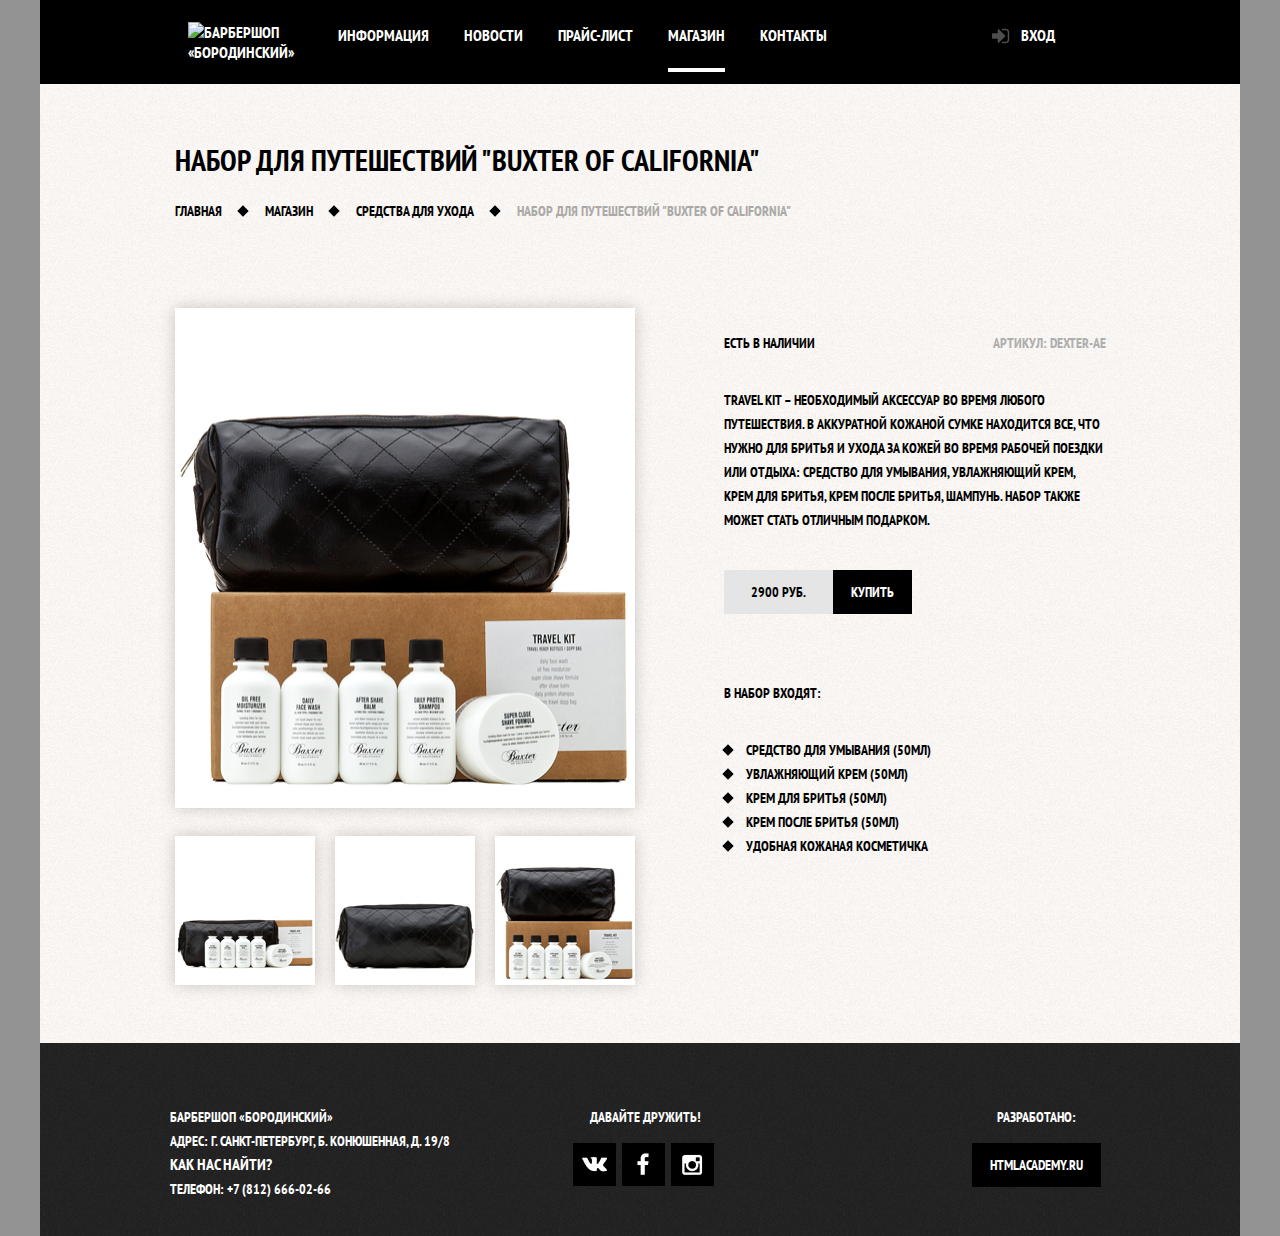
==== commit 7e0493da: "Декоративные элементы" ====
--- a/catalog-item.html
+++ b/catalog-item.html
@@ -6,7 +6,7 @@
     <meta name="keywords" content="">
     <meta name="description" content="">
     <link href="css/normalize.css" rel="stylesheet">
-    <link href='https://fonts.googleapis.com/css?family=PT+Sans+Narrow:400,700&subset=latin,cyrillic-ext' rel='stylesheet' type='text/css'>
+    <link href="https://fonts.googleapis.com/css?family=PT+Sans+Narrow:400,700&subset=cyrillic" rel="stylesheet">
     <link href="css/style.css" rel="stylesheet">
   </head>
   <body>
@@ -21,7 +21,7 @@
             <li><a href="#">Информация</a></li>
             <li><a href="#">Новости</a></li>
             <li><a href="#">Прайс-лист</a></li>
-            <li><a href="catalog.html">Магазин</a></li>
+            <li><a class="active" href="catalog.html">Магазин</a></li>
             <li><a href="#">Контакты</a></li>
           </ul>
         </nav>
@@ -44,11 +44,11 @@
         </div>
         <div class="index-content">
           <div class="index-content-left">
-            <img src="img/catalog-item1-card.png" width="440" height="478" alt="Общий вид">
+            <img class="increase" src="img/catalog-item1-card.png" width="460" height="500" alt="Общий вид">
               <div class="photo-preview">
-                <img class="increase" src="img/catalog-item1-preview1.png" width="140" height="149" alt="Состав набора">
-                <img src="img/catalog-item1-preview2.png" width="140" height="149" alt="Сумка">
-                <img src="img/catalog-item1-preview3.png" width="140" height="149" alt="Общий вид">
+                <img class="preview" src="img/catalog-item1-preview1.png" width="140" height="149" alt="Состав набора">
+                <img class="preview" src="img/catalog-item1-preview2.png" width="140" height="149" alt="Сумка">
+                <img class="preview" src="img/catalog-item1-preview3.png" width="140" height="149" alt="Общий вид">
               </div>
           </div> 
           <div class="index-content-right">
@@ -82,9 +82,9 @@
         </section>
         <section class="footer-social">
           <p>Давайте дружить!</p>
-          <a class="social-btn social-btn-vk" href="#"><img src="img/vk.png" width="25" height="16" alt="Вконтакте"></a>
-          <a class="social-btn social-btn-fb" href="#"><img src="img/fb.png" width="12" height="22" alt="Фейсбук"></a>
-          <a class="social-btn social-btn-inst" href="#"><img src="img/inst.png" width="21" height="21" alt="Инстаграм"></a>
+          <a class="social-btn social-btn-vk" href="#">ВКонтакте</a>
+          <a class="social-btn social-btn-fb" href="#">Фейсбук</a>
+          <a class="social-btn social-btn-inst" href="#">Инстаграм</a>
           <a class="social-btn social-btn-#" href="#"></a>
         </section>
         <section class="footer-copyright">
--- a/css/style.css
+++ b/css/style.css
@@ -1,11 +1,10 @@
 body {
-  margin: 0;
-  padding: 0;
-  font-family: "PT Sans Narrow", "Arial Narrow", sans-serif;
+  min-width: 960px;
+  font-family: "PT Sans Narrow", "Arial", sans-serif;
   font-size: 14px;
   line-height: 24px;
-  background: #939393 ;
-  color: white;
+  background: #939393;
+  color: #ffffff;
   font-weight: 700;
   text-transform: uppercase;
 }
@@ -23,29 +22,69 @@
 .main-header {
   background: #000000;
 }
-.main-header .container {
-  min-height: 22px;
-  padding: 25px 10px;
-}
 .main-navigation,
 .main-navigation ul {
   margin: 0;
   padding: 0;
+  list-style: none;
 }
 .main-navigation {
-  min-width: 600px;
-  margin-left: 20px;
+  min-width: 640px;
   margin-right: 147px;
 }
 .user-block {
+  display: inline-block;
+  vertical-align: top;
   min-width: 150px;
-  margin-right: 17px;
+  margin-right: -4px;
   text-align: right;
 }
 header a,
 footer a {
+  font-family: "PT Sans Narrow", "Arial", sans-serif;
   color: #ffffff;
   text-decoration: none;
+  font-size: 16px;
+  line-height: 20px;
+}
+header a {
+  display: block;
+  min-height: 22px;
+  padding: 25px 18px;
+}
+header .login {
+  position: relative;
+  float: right;
+  width: 65px;
+}
+header .login::before {
+  display: inline-block;
+  position: absolute;
+  top: 28px;
+  left: 20px;
+  content: "";
+  width: 18px;
+  height: 18px;
+  vertical-align: top;
+  background: transparent url("../img/sprite.png") no-repeat center;
+  background-position: -42px -10px;
+  opacity: 0.3;
+}
+header a:hover {
+  background: #242424;
+}
+header a.active {
+  padding-bottom: 0;
+}
+header a.active::after {
+  display: block;
+  content: "";
+  height: 4px;
+  margin-top: 23px;
+  background: #ffffff;
+}
+.login:hover::before {
+  opacity: 1;
 }
 .main-navigation,
 .main-navigation li,
@@ -55,61 +94,194 @@
   vertical-align: top;
 }
 .main-navigation li {
-  margin-right: 36px;
+  margin-right: -4px;
 }
 /*Главная*/
 .main-page {
-  background: #070707 url("../img/tint.jpg") no-repeat 50%;
+  background: #000000 url("../img/tint.jpg") no-repeat center -72px;
 }
 .main-page .container {
-  padding: 1px 10px 30px;
+  padding: 59px 10px 30px;
 }
 .index-logo {
   width: 368px;
-  margin: 59px auto 0;
+  height: 204px;
+  margin: 0 auto;
+  margin-bottom: 25px;
+}
+.index-logo img {
+  width: 368px;
+  height: 204px;
 }
 /*Особенности*/
 .main-page .features {
   width: 940px;
-  min-height: 160px;
-  margin: 0 auto;  
-}
-.main-page .features-item {
+  margin: 0 auto 80px;
+}
+.features .features-item {
   width: 300px;
-  margin-right: 7px;
-  display: inline-block;
+  margin-right: 17px;
+  display: inline-block;
+  vertical-align: top;
   text-align: center;
 }
 .features .features-item:last-of-type {
   margin-right: 0px;
+}
+.features .features-name {
+  position: relative;
+  display: block;
+  font-size: 30px;
+  line-height: 42px;
+  margin-bottom: 27px;
+  padding-bottom: 40px;
+}
+.features .features-name:after {
+  display: block;
+  position: absolute;
+  left: 50%;
+  bottom: 0;
+  content: "";
+  width: 20px;
+  height: 20px;
+  margin-left: -10px;
+  transform: rotate(45deg);
+  background: #ffffff;
+}
+.features p {
+  margin: 0;
 }
 /*Главная - Основные блоки*/
 .main-page .index-content {
   width: 780px;
-  min-height: 286px;
   margin: 0 auto 35px;
-  padding: 55px 80px;
-  background: #ffffff url("../img/section-bg100.png");
+  padding: 50px 80px;
+  background: 
+    url("../img/separator.png") no-repeat center,
+    #f8f5f2 url("../img/section-bg100.png");
   color: #000000;
 }
-.main-page .index-content-left,
-.main-page .index-content-right {
-  display: inline-block;
+.index-content .index-content-left,
+.index-content .index-content-right {
+  display: inline-block;
+  vertical-align: top;
+}
+.index-content .index-content-left {
   width: 380px;
-  vertical-align: top;
-}
-.main-page .index-content-left {
-  margin-right: 7px;
+  margin-right: 8px;
   text-align: left;
 }
-.main-page .index-content-right {
-  margin-left: 10px;
+.index-content .index-content-right {
+  width: 300px;
+  margin-left: 88px;
+  text-align: left;
+}
+.main-page h2 {
+  margin: 0;
+  margin-bottom: 25px;
+  font-size: 30px;
+  line-height: 42px;
+  font-weight: 700;
+}
+.index-content p {
+  margin: 0;
+  margin-bottom: 25px;
+}
+.btn {
+  display: inline-block;
+  padding: 13px 18px;
+  font-size: 14px;
+  line-height: 18px;
+  color: #ffffff;
+  font-family: "PT Sans Narrow", "Arial", sans-serif;
+  text-decoration: none;
+  text-transform: uppercase;
+  background: #000000;
+  border: none;
+  outline: none;
   text-align: center;
-}
-.main-page h2 {
-    font-size: 30px;
-    line-height: 42px;
-    font-weight: 700;
+  vertical-align: middle;
+  cursor: pointer;
+}
+.btn:hover,
+.btn:active {
+  background-color: #663d15;
+}
+.btn.disabled,
+.btn:disabled {
+  cursor: default;
+  opacity: 0.5;
+}
+.btn.disabled:hover,
+.btn:disabled:hover {
+  background-color: #000000;
+}
+.index-content .news-preview {
+  margin: 0;
+  padding: 0;
+  list-style: none;
+  padding-right: 35px;
+}
+.news-preview li {
+  margin-bottom: 25px;
+}
+.news-preview time {
+  text-transform: none;
+}
+.news-preview p {
+  margin-bottom: 0;
+}
+.gallery {
+  height: 260px;
+}
+.gallery-content {
+  width: 286px;
+  height: 164px;
+  margin: 0;
+  background-color: #cccccc;
+  border: 7px solid #ffffff;
+}
+.gallery .btn {
+  width: 140px;
+  margin: 0;
+  margin-top: 38px;
+}
+.gallery .gallery-prev {
+  margin-right: 16px;
+}
+.index-content-right img {
+  width: 286px;
+  height: 164px;
+}
+.index-content-left .btn {
+  width: 104px;
+  margin-right: 16px;
+}
+.index-content-right .appointment-form {
+  margin-top: 25px;
+}
+.appointment-form input {
+  width: 100px;
+  margin-right: 16px;
+  margin-bottom: 20px;
+  padding: 13px 18px;
+  font-size: 14px;
+  line-height: 18px;
+  font-family: "PT Sans Narrow", "Arial", sans-serif;
+  color: #000000;
+  text-transform: uppercase;
+  border: 2px solid #000000;
+  background: #ffffff;
+}
+.appointment-form input:nth-of-type(2n) {
+  margin-right: -4px;
+}
+.appointment-form input:focus {
+  outline: none;
+  border: 2px solid #663d15;
+}
+.appointment-form button {
+  width: 300px;
 }
 /*Каталог*/
 .catalog-header {
@@ -117,14 +289,9 @@
   margin: 0 auto;
   background: #000000;
 }
-.catalog-header .container {
-  min-height: 22px;
-  padding: 25px 10px;
-}
 .catalog-logo {
   width: 111px;
-  margin-right: 36px;
-  margin-left: 20px;
+  padding: 22px 18px;
 }
 .catalog-header .main-navigation {
   min-width: 600px;
@@ -139,25 +306,57 @@
   color: #000000;
 }
 .catalog-page .container {
-  padding: 38px 0 1px 10px;
+  padding:54px 0 1px 10px;
 }
 .catalog-page h1 {
+  margin-top: 0;
   font-family: "PT Sans Narrow", "Arial Narrow", sans-serif;
   font-size: 30px;
   line-height: 42px;
   font-weight: 700;
 }
 .breadcrumbs {
-  margin-bottom: 58px;
+  margin-bottom: 54px;
 }
 .breadcrumbs ul {
+  margin: 0;
   padding: 0;
   list-style: none;
 }
 .breadcrumbs li {
   display: inline-block;
-  margin-right: 10px;
-  vertical-align: top;
+  margin-right: 15px;
+  vertical-align: top;
+}
+.breadcrumbs a {
+  position: relative;
+  display: block;
+  padding-right: 25px;
+  vertical-align: top;
+  text-align: left;
+  font-family: "PT Sans Narrow", "Arial Narrow", sans-serif;
+  font-size: 14px;
+  line-height: 20px;
+  font-weight: 700;
+  color: #000000;
+  text-decoration: none;
+}
+.breadcrumbs a::after {
+  position: absolute;
+  right: 0;
+  top: 50%;
+  width: 8px;
+  height: 8px;
+  content: "";
+  background: #000000;
+  margin-top: -4px;
+  transform: rotate(45deg);
+}
+.breadcrumbs span {
+  display: block;
+  margin: 0;
+  line-height: 20px;
+  color: #aba9a7;
 }
 .catalog-page aside,
 .catalog-page .catalog {
@@ -166,32 +365,107 @@
 }
 .catalog-page aside {
   width: 240px;
+  margin-top: -3px;
   margin-right: -4px;
 }
 /*Каталог - Фильтры*/
 .filters fieldset {
   border: none;
+  margin-bottom: 50px;
+  padding: 0;
+}
+.filters input[type=checkbox],
+.filters input[type=radio] {
+  margin-right: 23px;
+  display: none;
+}
+.filters legend {
+  margin-bottom: 35px;
+  font-size: 24px;
+  line-height: 30px;
+  font-weight: 700;
 }
 .filters label {
+  position: relative;
   display: block;
   width: 170px;
   margin-bottom: 17px;
-}
-.filters input[type=checkbox],
-.filters input[type=radio] {
-  margin-right: 23px;
-}
-.filters legend {
-  margin-bottom: 32px;
-  font-size: 24px;
-  line-height: 30px;
-  font-weight: 700;
+  padding-left: 44px;
+  font-size: 14px;
+  line-height: 18px;
+}
+.filters label:last-of-type {
+  margin-bottom: 0;
+}
+.filters label::before {
+  position: absolute;
+  display: block;
+  top: 0;
+  left: 0;
+  content: "";
+  width: 15px;
+  height: 15px;
+  background: #f9f6f3;
+  border: 2px solid #000000;
+}
+label.radio::before {
+  width: 16px;
+  height: 16px;
+  border-radius: 50%;
+}
+input[type=checkbox]:checked + label.checkbox::before {
+  background: #f9f6f3 url("../img/sprite.png") no-repeat center;
+  background-position: -9px -9px;
+}
+input[type=radio]:checked + label.radio::after {
+  position: absolute;
+  top: 6px;
+  left: 6px;
+  content: "";
+  width: 8px;
+  height: 8px;
+  background-color: #000000;
+  border-radius: 50%;
+}
+label.checkbox:hover,
+label.radio:hover {
+  color: #663d15;
+  cursor: pointer;
+}
+input[type=checkbox]:checked + label.checkbox:hover,
+input[type=radio]:checked + label.radio:hover {
+  color: #663d15;
+  cursor: pointer;
+}
+input[type=checkbox]:disabled + label.checkbox,
+input[type=radio]:disabled + label.radio {
+  color: #aba9a7;
+}
+input[type=checkbox]:checked:disabled + label.checkbox,
+input[type=radio]:checked:disabled + label.radio {
+  color: #aba9a7;
+}
+input[type=checkbox]:disabled + label.checkbox::before,
+input[type=radio]:disabled + label.radio::before,
+input[type=radio]:disabled + label.radio::after {
+  color: #aba9a7;
+}
+input[type=checkbox]:checked:disabled + label.checkbox::before,
+input[type=radio]:checked:disabled + label.radio::before,
+input[type=radio]:checked:disabled + label.radio::after {
+  color: #aba9a7;
+}
+.filters .btn {
+  width: 112px;
+  font-size: 13px;
+  line-height: 18px;
 }
 /*Каталог - карточки товара*/
 .catalog-page .catalog {
   width: 700px;
 }
 .catalog-item {
+  position: relative;
   display: inline-block;
   width: 220px;
   min-height: 270px;
@@ -200,9 +474,56 @@
   padding-bottom: 16px;
   vertical-align: top;
   background: #ffffff;
+  box-shadow: 0px 0px 15px 0 rgba(0, 1, 1, 0.2);
+}
+.catalog-item:hover {
+  box-shadow: 0px 0px 30px 0 rgba(0, 1, 1, 0.2);
 }
 .catalog-item:nth-of-type(3n) {
   margin-right: -5px;
+}
+.catalog-item .picture {
+  width: 220px;
+  height: 165px;
+  padding: 0; 
+}
+.catalog-item a {
+  text-decoration: none;
+}
+.title,
+.buttons {
+  margin: 0 16px;
+  padding: 0;
+}
+.title {
+  font-family: "PT Sans Narrow", "Arial Narrow", sans-serif;
+  font-size: 14px;
+  line-height: 18px;
+  font-weight: 700;
+  color: #000000;
+  text-decoration: none;
+  text-align: left;
+}
+.title span {
+  text-transform: none;
+}
+.catalog-item .price,
+.catalog-card .price {
+  display: inline-block;
+  width: 73px;
+  margin: 0;
+  margin-right: -3px;
+  padding: 13px 18px;
+  line-height: 18px;
+  color: #000000;
+  background: #e5e5e5;
+  text-align: center;
+  vertical-align: top;
+}
+.catalog-item .buttons {
+  position: absolute;
+  left: 0px;
+  bottom: 16px;
 }
 .catalog-page .toggles {
   margin: 25px 0 49px 240px;
@@ -226,38 +547,107 @@
   background: #ffffff;
   color: #000000;
 }
+.toggles a:hover,
+.toggles a:active {
+  background-color: #663d15;
+}
 /*Карточка товара (страница)*/
 .catalog-card {
   width: 1200px;
   padding: 1px 0;
 }
+.catalog-card .container {
+  padding:54px 0 1px 10px;
+}
 .catalog-card h1 {
+  margin-top: 0;
   font-family: "PT Sans Narrow", "Arial Narrow", sans-serif;
   font-size: 30px;
   line-height: 42px;
   font-weight: 700;
 }
 .catalog-card .index-content {
-  margin: 0 -10px;
+  margin: 0;
 }
 .catalog-card .index-content-left,
 .catalog-card .index-content-right {
   display: inline-block;
-  min-height: 668px;
+  margin: 0;
   padding: 0;
   margin-bottom: 49px;
   vertical-align: top;
 }
 .catalog-card .index-content-left {
-  width: 510px;
-  padding: 0 10px;
+  width: 460px;
+  min-height: 668px;
+  padding-right: 8px;
   text-align: left;
 }
+.index-content-left .increase {
+  width: 460px;
+  height: 500px;
+  margin-bottom: 21px;
+  padding: 0;
+  box-shadow: 0px 0px 15px 0 rgba(0, 1, 1, 0.2);
+}
+.index-content-left .preview {
+  display: inline-block;
+  width: 140px;
+  height: 149px;
+  margin-right: 17px;
+  box-shadow: 0px 0px 15px 0 rgba(0, 1, 1, 0.2);
+}
+.index-content-left .preview:last-of-type {
+  margin-right: 0;
+}
 .catalog-card .index-content-right {
-  width: 380px;
+  width: 382px;
+  padding-top: 23px;
+  padding-left: 78px;
+}
+.catalog-card .contents{
+  margin: 0;
+  padding: 0;
+  list-style: none;
+}
+.catalog-card .contents-item {
+  position: relative;
+  padding-left: 22px;
+}
+.catalog-card .contents-item::before {
+  position: absolute;
+  left: 0;
+  top: 50%;
+  content: "";
+  width: 8px;
+  height: 8px;
+  margin-top: -4px;
+  transform: rotate(45deg);
+  background: #000000;
+}
+.catalog-card .buttons {
+  margin: 0;
+  margin-bottom: 67px;
+}
+.catalog-card span,
+.catalog-card p {
+  display:block;
+  margin-bottom: 33px;
+}
+.catalog-card .availability {
+  float: left;
+}
+.catalog-card .marking {
+  float: right;
+  color: #aeaeae;
+}
+.catalog-card p {
+  clear: both;
+  margin-bottom: 38px;
 }
 /*Подвал*/
 footer {
+  color: #ffffff;
   background: #000000 url("../img/footer-bg100.png");
 }
 footer .container {
@@ -283,20 +673,48 @@
 .footer-social p {
   padding-left: 17px;
 }
-.footer-social a {
+.footer-social .social-btn {
   display: inline-block;
   width: 43px;
-  height: 33px;
+  height: 43px;
   margin-right: 3px;
-  padding-top: 10px;
-  background: #000000;
-  vertical-align: bottom;
+  color: #ffffff;
+  background: #000000 url("../img/sprite.png") no-repeat center;
+  vertical-align: top;
   text-align: center;
+  text-decoration: none;
+  text-indent: -9999px;
+  transition: 
+    background-position 0.5s,
+    background-color 0.5s;
+}
+.footer-social .social-btn-vk {
+  background-position:  -217px 3px;
+}
+.footer-social .social-btn-fb {
+  background-position: -65px 0px;
+}
+.footer-social .social-btn-inst{
+  background-position: -133px 1px;
+}
+.footer-social .social-btn:hover {
+  color: #000000;
+  background: #ffffff  url("../img/sprite.png") no-repeat;
+}
+.footer-social .social-btn-vk:hover {
+  background-position: -262px 3px;
+}
+.footer-social .social-btn-fb:hover {
+  background-position: -97px 0px;
+}
+.footer-social .social-btn-inst:hover {
+  background-position: -174px 1px;
 }
 .footer-social a:last-of-type {
   display: none;
   margin-right: 0;
 }
+
 .footer-copyright {
   width: 140px;
   text-align: center;
@@ -304,4 +722,50 @@
 .catalog-footer {
   width: 1200px;
   margin: 0 auto;
-}+}
+
+/*Спрайты*/
+.sprite {
+  background-image: url("../img/sprite.png");
+  background-repeat: no-repeat;
+}
+.sprite-checkbox-active {
+  width: 12px;
+  height: 12px;
+  background-position: -10px -10px;
+}
+.sprite-enter {
+  width: 18px;
+  height: 16px;
+  background-position: -42px -10px;
+}
+.sprite-fb {
+  width: 12px;
+  height: 22px;
+  background-position: -80px -10px;
+}
+.sprite-fb-hover {
+  width: 12px;
+  height: 22px;
+  background-position: -112px -10px;
+}
+.sprite-inst {
+  width: 21px;
+  height: 21px;
+  background-position: -144px -10px;
+}
+.sprite-insta-hover {
+  width: 21px;
+  height: 21px;
+  background-position: -185px -10px;
+}
+.sprite-vk {
+  width: 25px;
+  height: 16px;
+  background-position: -226px -10px;
+}
+.sprite-vk-hover {
+  width: 25px;
+  height: 16px;
+  background-position: -271px -10px;
+}
